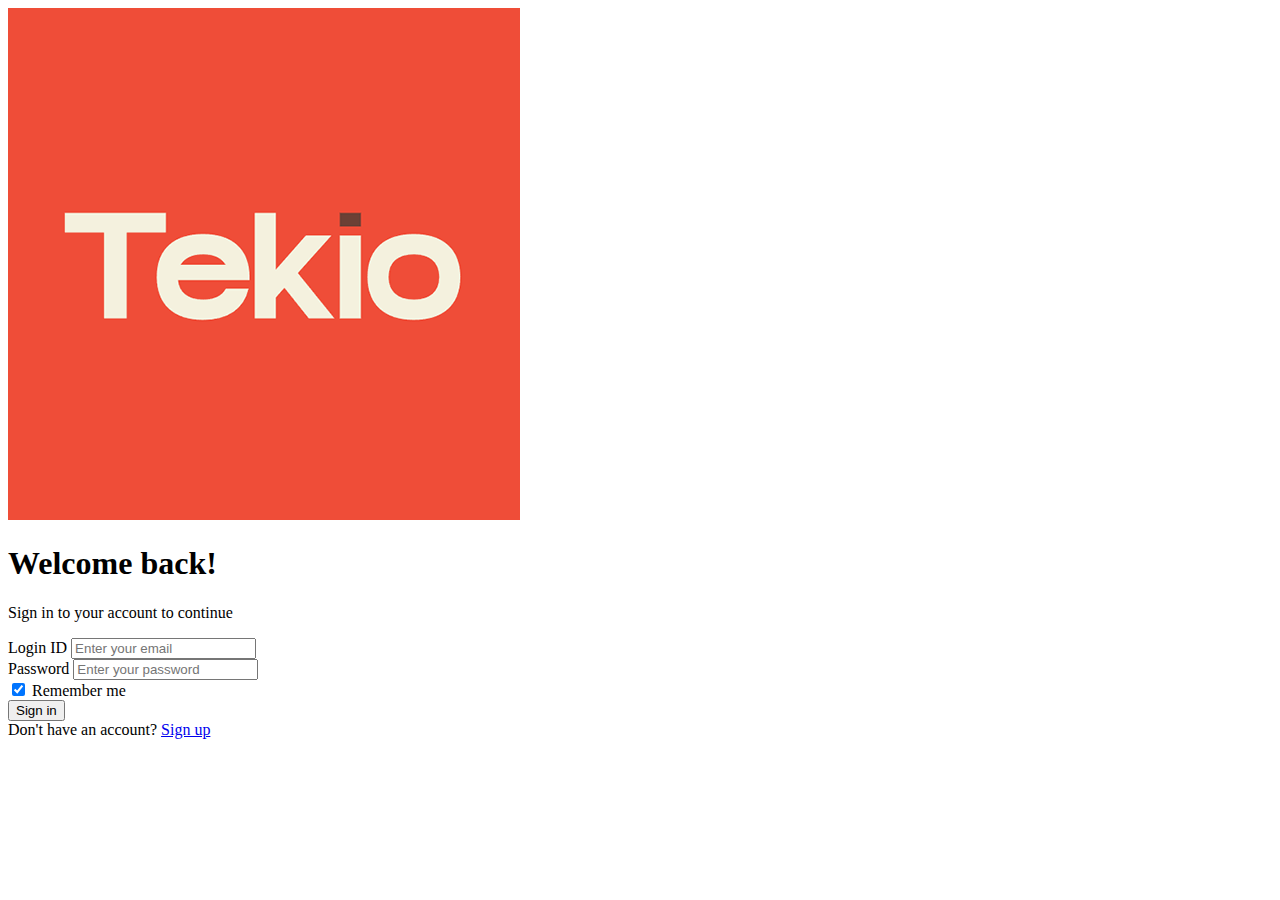
==== signin.html @ a3f027c0 "Update signin.html" ====
<!DOCTYPE html>
<html lang="en">

<head>
	<meta charset="utf-8">
	<meta http-equiv="X-UA-Compatible" content="IE=edge">
	<meta name="viewport" content="width=device-width, initial-scale=1, shrink-to-fit=no">
	<meta name="description" content="Responsive Admin &amp; Dashboard Template based on Bootstrap 5">
	<meta name="author" content="AdminKit">
	<meta name="keywords" content="adminkit, bootstrap, bootstrap 5, admin, dashboard, template, responsive, css, sass, html, theme, front-end, ui kit, web">

	<link rel="preconnect" href="https://fonts.gstatic.com">
	<link rel="shortcut icon" href="img/icons/icon-48x48.png" />

	<link rel="canonical" href="https://demo-basic.adminkit.io/pages-sign-in.html" />

	<title>Sign In</title>

	<link href="css/app.css" rel="stylesheet">
	<link href="https://fonts.googleapis.com/css2?family=Inter:wght@300;400;600&display=swap" rel="stylesheet">
</head>

<body>
	<main class="d-flex w-100">
		<div class="container d-flex flex-column">
			<div class="row vh-100">
				<div class="col-sm-10 col-md-8 col-lg-6 col-xl-5 mx-auto d-table h-100">
					<div class="d-table-cell align-middle">

						<div class="text-center mt-4">
						     <img src="tekio.png">
							<h1 class="h2 mt-3">Welcome back!</h1>
							<p class="lead">
								Sign in to your account to continue
							</p>
						</div>

						<div class="card">
							<div class="card-body">
								<div class="m-sm-3">
									<form>
										<div class="mb-3">
											<label class="form-label">Login ID</label>
											<input class="form-control form-control-lg" type="text" id="loginid" placeholder="Enter your email" />
										</div>
										<div class="mb-3">
											<label class="form-label">Password</label>
											<input class="form-control form-control-lg" type="password" id="password" placeholder="Enter your password" />
										</div>
										<div>
											<div class="form-check align-items-center">
												<input id="customControlInline" type="checkbox" class="form-check-input" value="remember-me" name="remember-me" checked>
												<label class="form-check-label text-small" for="customControlInline">Remember me</label>
											</div>
										</div>
										<div class="d-grid gap-2 mt-3">
											<button type="button" class="btn btn-primary w-100" onclick="login()">Sign in</button>
										</div>
									</form>
								</div>
							</div>
						</div>
						<div class="text-center mb-3">
							Don't have an account? <a href="pages-sign-up.html">Sign up</a>
						</div>
					</div>
				</div>
			</div>
		</div>
	</main>

	<script src="js/signin.js"></script>

</body>

</html>
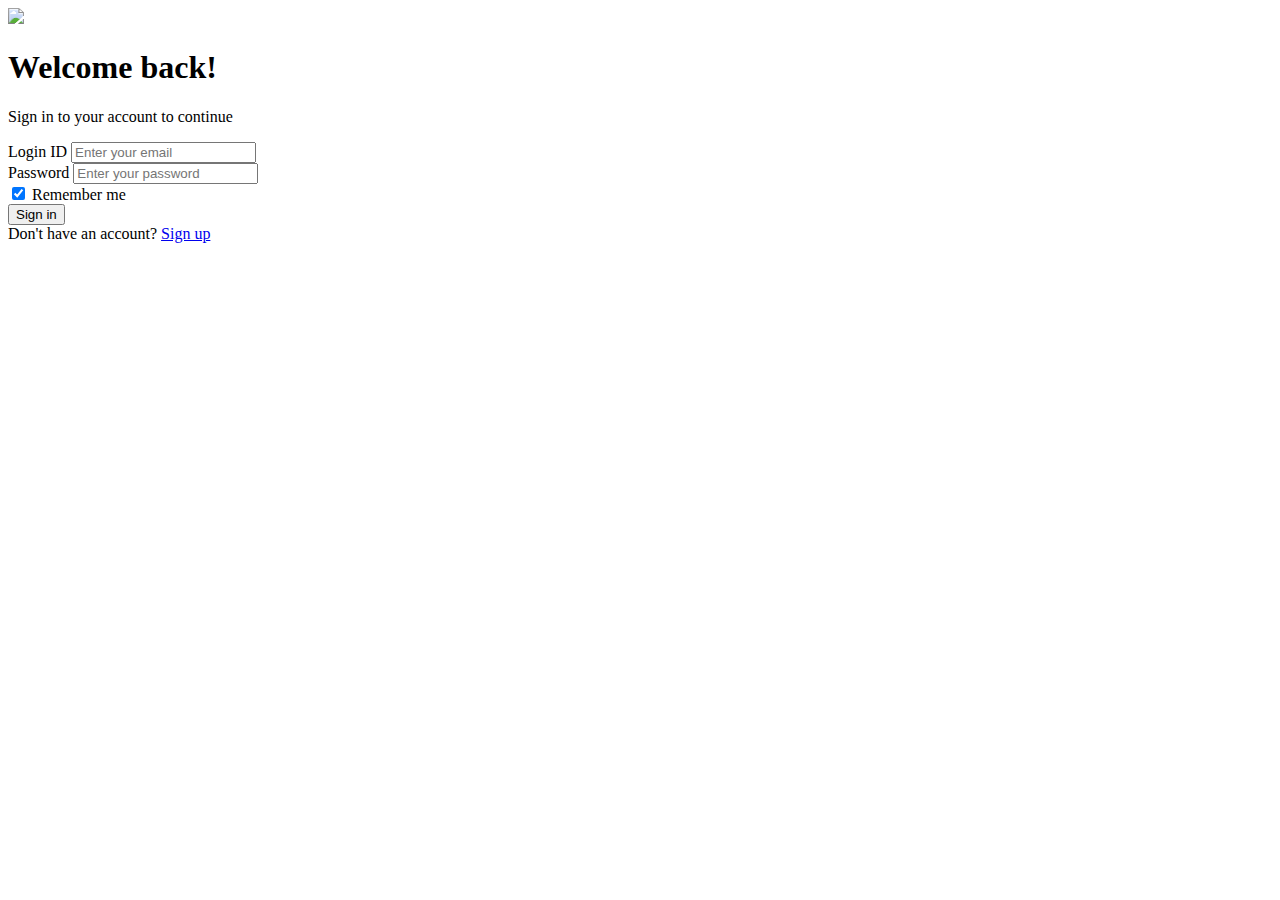
==== commit 5f8cf73d: "2nd" ====
--- a/signin.html
+++ b/signin.html
@@ -28,7 +28,7 @@
 					<div class="d-table-cell align-middle">
 
 						<div class="text-center mt-4">
-						     <img src="tekio.png">
+						     <img src="img/tekio.png">
 							<h1 class="h2 mt-3">Welcome back!</h1>
 							<p class="lead">
 								Sign in to your account to continue
@@ -61,7 +61,7 @@
 							</div>
 						</div>
 						<div class="text-center mb-3">
-							Don't have an account? <a href="pages-sign-up.html">Sign up</a>
+							Don't have an account? <a href="signup.html">Sign up</a>
 						</div>
 					</div>
 				</div>
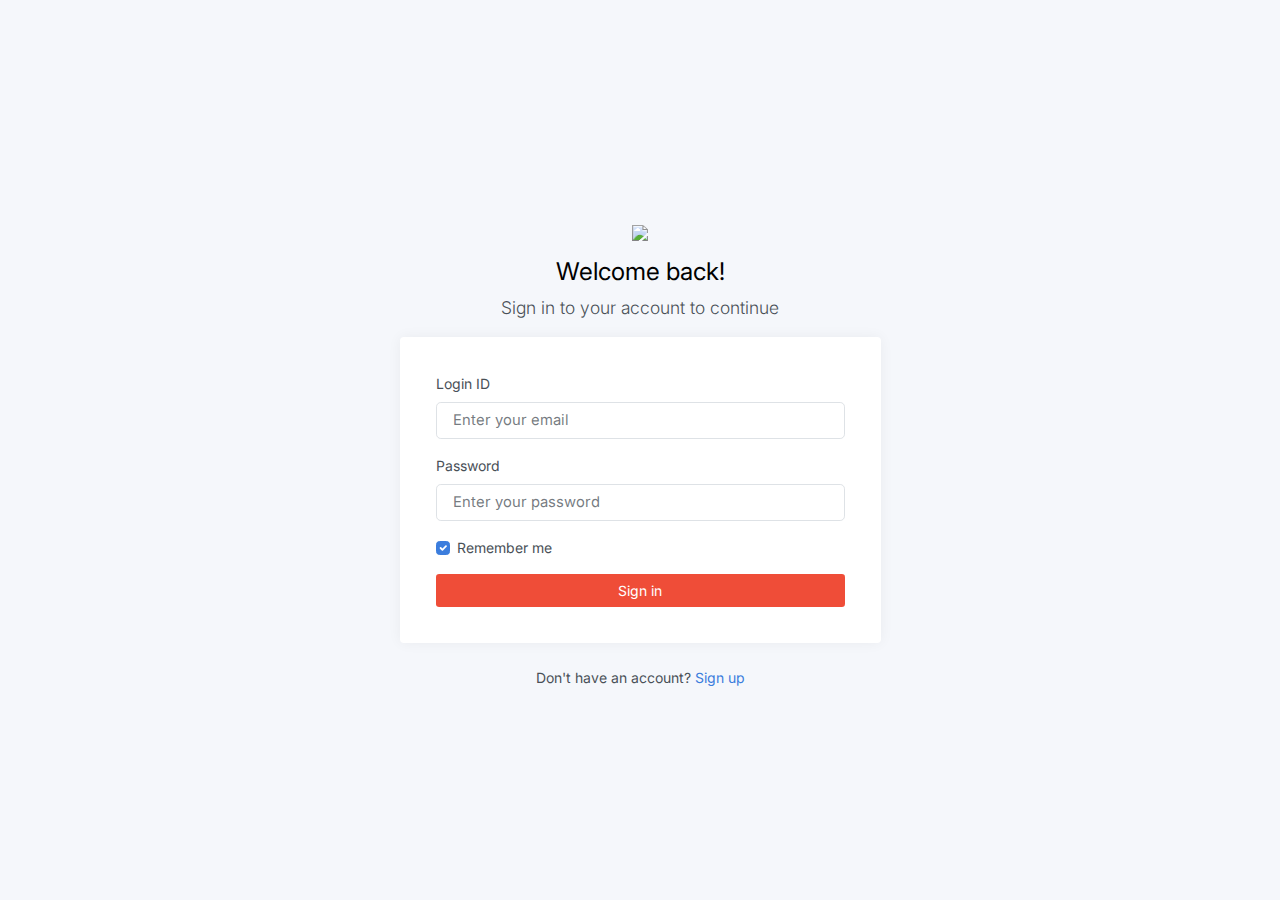
==== commit 9af2c0c6: "3rd Commit" ====
--- a/signin.html
+++ b/signin.html
@@ -28,7 +28,7 @@
 					<div class="d-table-cell align-middle">
 
 						<div class="text-center mt-4">
-						     <img src="img/tekio.png">
+						    <a href="/"><img src="img/tekio.png" width="40%"></a>
 							<h1 class="h2 mt-3">Welcome back!</h1>
 							<p class="lead">
 								Sign in to your account to continue
@@ -54,7 +54,7 @@
 											</div>
 										</div>
 										<div class="d-grid gap-2 mt-3">
-											<button type="button" class="btn btn-primary w-100" onclick="login()">Sign in</button>
+											<button type="button" class="btn btn-custom w-100" onclick="login()">Sign in</button>
 										</div>
 									</form>
 								</div>
